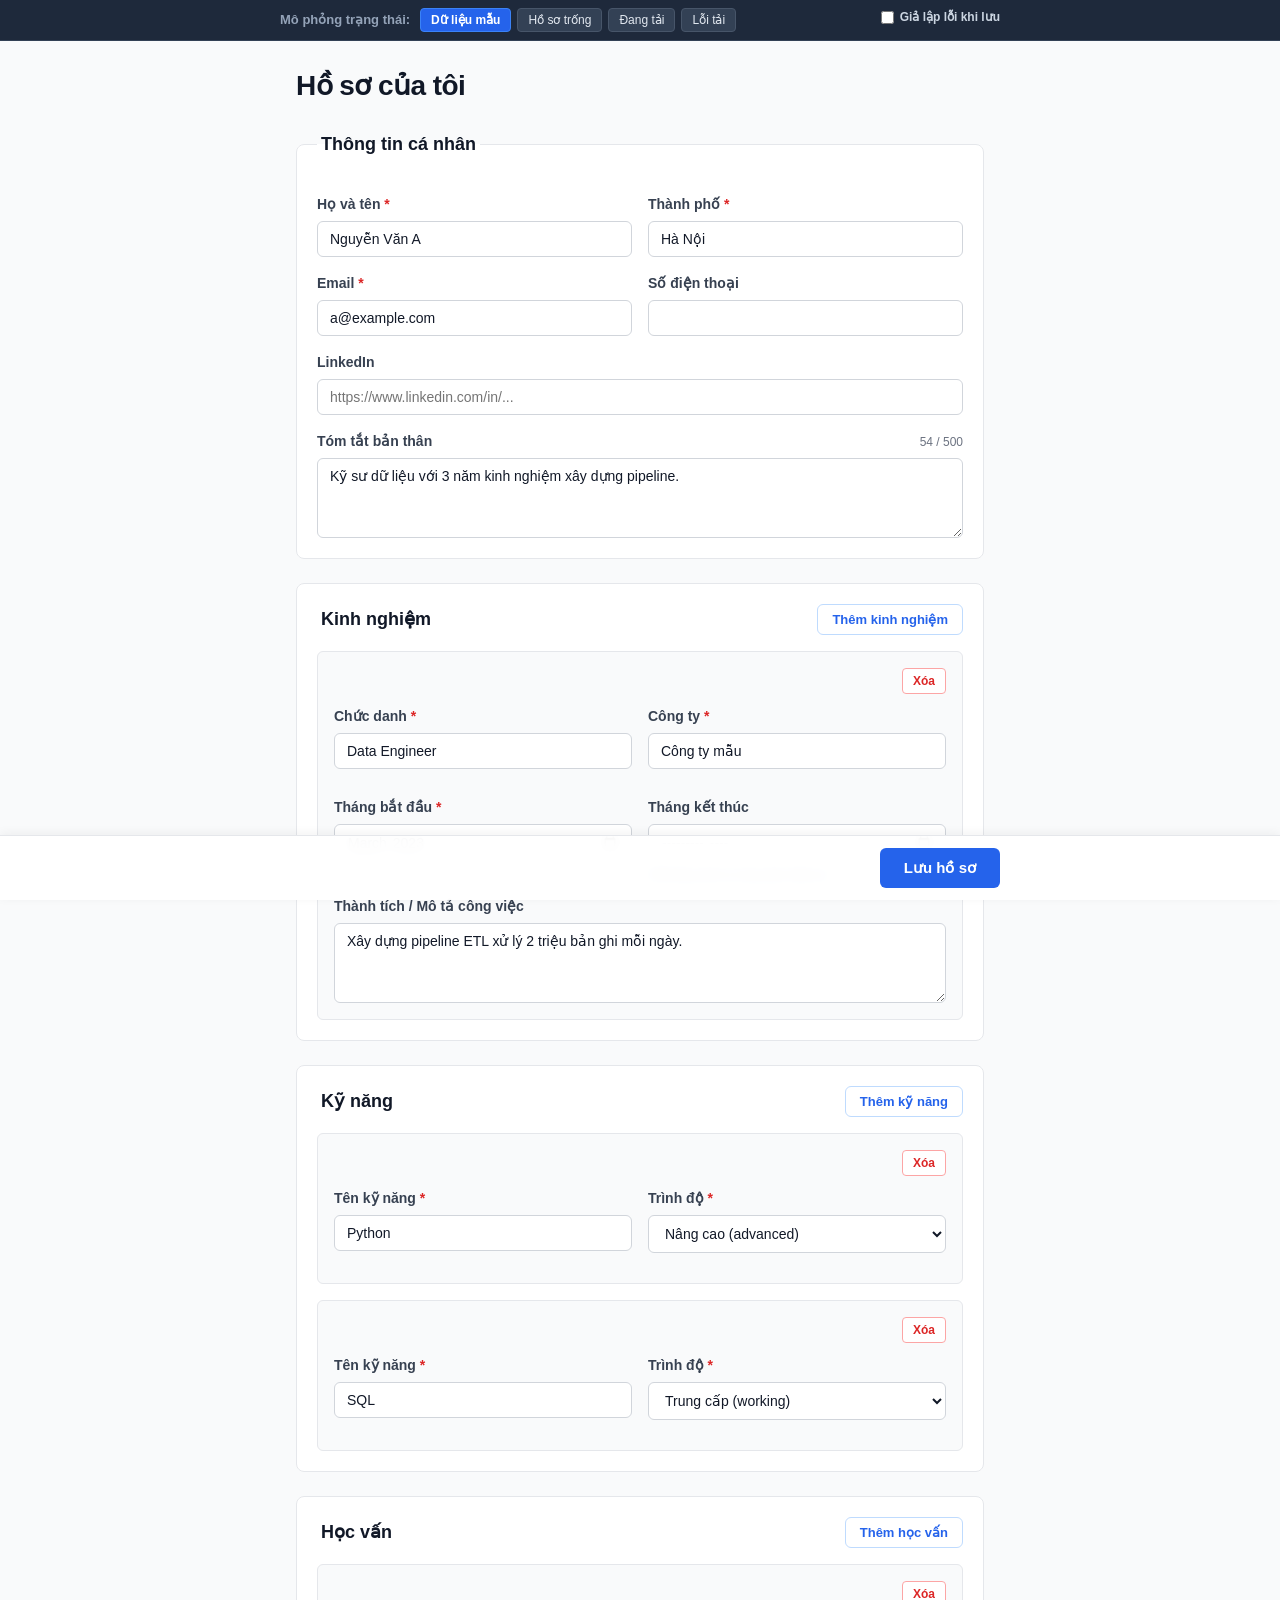
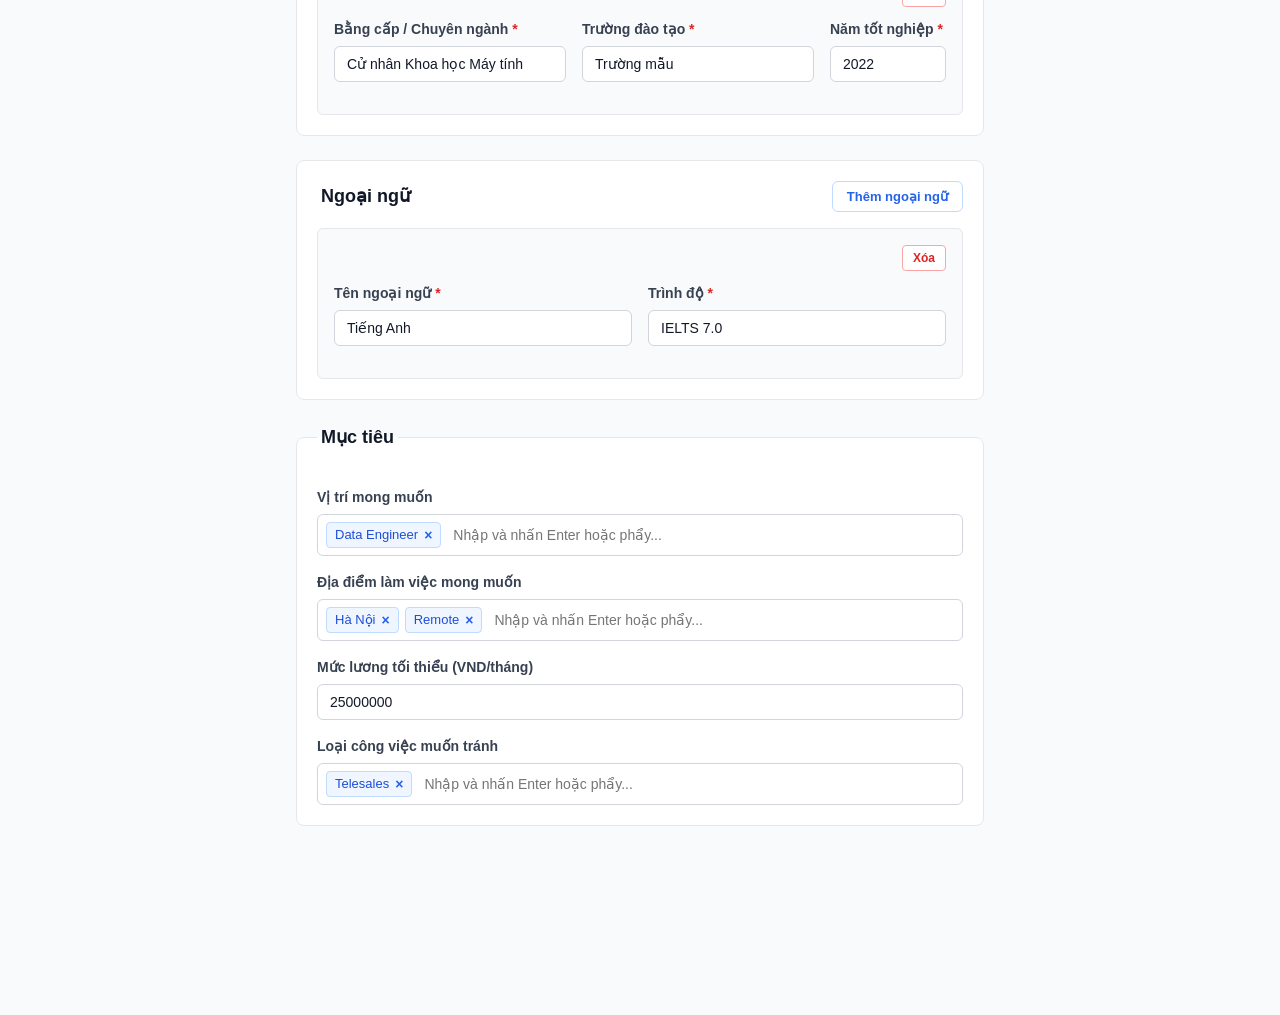
==== ui/index.html @ 871ba7a9 "feat(ui): add Profile screen from UI spec, with hidden-attribute fix" ====
<!DOCTYPE html>
<html lang="vi">
<head>
  <meta charset="UTF-8">
  <meta name="viewport" content="width=device-width, initial-scale=1.0">
  <title>Hồ sơ của tôi</title>
  <link rel="stylesheet" href="styles.css">
</head>
<body>
  <!-- Thanh điều khiển mô phỏng trạng thái hỗ trợ kiểm thử giao diện -->
  <aside class="state-controller" aria-label="Bộ điều khiển trạng thái mô phỏng">
    <div class="state-controller-inner">
      <span class="state-label">Mô phỏng trạng thái:</span>
      <div class="state-buttons">
        <button type="button" class="btn-state active" data-state="sample">Dữ liệu mẫu</button>
        <button type="button" class="btn-state" data-state="empty">Hồ sơ trống</button>
        <button type="button" class="btn-state" data-state="loading">Đang tải</button>
        <button type="button" class="btn-state" data-state="load_error">Lỗi tải</button>
      </div>
      <label class="state-checkbox-label">
        <input type="checkbox" id="simulate-save-error">
        <span>Giả lập lỗi khi lưu</span>
      </label>
    </div>
  </aside>

  <div class="page-wrapper">
    <header class="page-header">
      <h1 class="page-title">Hồ sơ của tôi</h1>
      <!-- Gợi ý khi hồ sơ chưa có dữ liệu -->
      <div id="empty-state-hint" class="hint-banner" hidden>
        Điền thông tin để bắt đầu.
      </div>
    </header>

    <!-- Thông báo lỗi khi tải dữ liệu -->
    <section id="load-error-banner" class="alert-banner alert-danger" role="alert" hidden>
      <span class="alert-message">Không tải được hồ sơ. Thử lại.</span>
      <button type="button" id="retry-load-btn" class="btn-action">Thử lại</button>
    </section>

    <!-- Thông báo lỗi khi lưu thất bại -->
    <section id="save-error-banner" class="alert-banner alert-danger" role="alert" hidden>
      <span class="alert-message">Không lưu được. Dữ liệu vẫn còn trên màn hình.</span>
      <button type="button" id="dismiss-save-error-btn" class="btn-action">Đóng</button>
    </section>

    <!-- Giao diện Skeleton khi đang tải -->
    <section id="skeleton-loader" class="skeleton-container" aria-busy="true" aria-label="Đang tải dữ liệu" hidden>
      <div class="skeleton-section">
        <div class="skeleton skeleton-title"></div>
        <div class="skeleton skeleton-line"></div>
        <div class="skeleton skeleton-line"></div>
        <div class="skeleton skeleton-textarea"></div>
      </div>
      <div class="skeleton-section">
        <div class="skeleton skeleton-title"></div>
        <div class="skeleton skeleton-card"></div>
      </div>
      <div class="skeleton-section">
        <div class="skeleton skeleton-title"></div>
        <div class="skeleton skeleton-card"></div>
      </div>
      <div class="skeleton-section">
        <div class="skeleton skeleton-title"></div>
        <div class="skeleton skeleton-card"></div>
      </div>
      <div class="skeleton-section">
        <div class="skeleton skeleton-title"></div>
        <div class="skeleton skeleton-card"></div>
      </div>
      <div class="skeleton-section">
        <div class="skeleton skeleton-title"></div>
        <div class="skeleton skeleton-line"></div>
        <div class="skeleton skeleton-line"></div>
      </div>
    </section>

    <!-- Form chính -->
    <form id="profile-form" novalidate>
      <!-- 1. Thông tin cá nhân -->
      <fieldset class="form-section">
        <legend class="section-legend">Thông tin cá nhân</legend>
        
        <div class="form-grid-2">
          <div class="form-group">
            <label for="personal-full-name">Họ và tên <span class="required-mark">*</span></label>
            <input type="text" id="personal-full-name" name="full_name" required autocomplete="name">
            <div class="field-error" id="error-personal-full_name" role="alert"></div>
          </div>

          <div class="form-group">
            <label for="personal-city">Thành phố <span class="required-mark">*</span></label>
            <input type="text" id="personal-city" name="city" required autocomplete="address-level2">
            <div class="field-error" id="error-personal-city" role="alert"></div>
          </div>
        </div>

        <div class="form-grid-2">
          <div class="form-group">
            <label for="personal-email">Email <span class="required-mark">*</span></label>
            <input type="email" id="personal-email" name="email" required autocomplete="email">
            <div class="field-error" id="error-personal-email" role="alert"></div>
          </div>

          <div class="form-group">
            <label for="personal-phone">Số điện thoại</label>
            <input type="tel" id="personal-phone" name="phone" autocomplete="tel">
            <div class="field-error" id="error-personal-phone" role="alert"></div>
          </div>
        </div>

        <div class="form-group">
          <label for="personal-linkedin">LinkedIn</label>
          <input type="url" id="personal-linkedin" name="linkedin" placeholder="https://www.linkedin.com/in/..." autocomplete="url">
          <div class="field-error" id="error-personal-linkedin" role="alert"></div>
        </div>

        <div class="form-group">
          <div class="label-with-counter">
            <label for="personal-summary">Tóm tắt bản thân</label>
            <span class="char-counter" id="summary-counter">0 / 500</span>
          </div>
          <textarea id="personal-summary" name="summary" maxlength="500" rows="3" placeholder="2-4 câu giới thiệu bản thân..."></textarea>
          <div class="field-error" id="error-personal-summary" role="alert"></div>
        </div>
      </fieldset>

      <!-- 2. Kinh nghiệm -->
      <fieldset class="form-section">
        <div class="section-header-row">
          <legend class="section-legend">Kinh nghiệm</legend>
          <button type="button" id="add-experience-btn" class="btn-secondary">Thêm kinh nghiệm</button>
        </div>
        <div id="experience-list" class="item-list"></div>
      </fieldset>

      <!-- 3. Kỹ năng -->
      <fieldset class="form-section">
        <div class="section-header-row">
          <legend class="section-legend">Kỹ năng</legend>
          <button type="button" id="add-skill-btn" class="btn-secondary">Thêm kỹ năng</button>
        </div>
        <div id="skills-list" class="item-list"></div>
      </fieldset>

      <!-- 4. Học vấn -->
      <fieldset class="form-section">
        <div class="section-header-row">
          <legend class="section-legend">Học vấn</legend>
          <button type="button" id="add-education-btn" class="btn-secondary">Thêm học vấn</button>
        </div>
        <div id="education-list" class="item-list"></div>
      </fieldset>

      <!-- 5. Ngoại ngữ -->
      <fieldset class="form-section">
        <div class="section-header-row">
          <legend class="section-legend">Ngoại ngữ</legend>
          <button type="button" id="add-language-btn" class="btn-secondary">Thêm ngoại ngữ</button>
        </div>
        <div id="languages-list" class="item-list"></div>
      </fieldset>

      <!-- 6. Mục tiêu -->
      <fieldset class="form-section">
        <legend class="section-legend">Mục tiêu</legend>
        
        <div class="form-group">
          <label id="label-target-roles">Vị trí mong muốn</label>
          <div class="tags-input-wrapper" data-field="target_roles" tabindex="-1">
            <div class="tags-chip-list"></div>
            <input type="text" class="tags-input-field" placeholder="Nhập và nhấn Enter hoặc phẩy..." aria-labelledby="label-target-roles">
          </div>
          <div class="field-error" id="error-goals-target_roles" role="alert"></div>
        </div>

        <div class="form-group">
          <label id="label-locations">Địa điểm làm việc mong muốn</label>
          <div class="tags-input-wrapper" data-field="locations" tabindex="-1">
            <div class="tags-chip-list"></div>
            <input type="text" class="tags-input-field" placeholder="Nhập và nhấn Enter hoặc phẩy..." aria-labelledby="label-locations">
          </div>
          <div class="field-error" id="error-goals-locations" role="alert"></div>
        </div>

        <div class="form-group">
          <label for="goals-min-salary">Mức lương tối thiểu (VND/tháng)</label>
          <input type="number" id="goals-min-salary" name="min_salary_vnd" min="0" step="500000" placeholder="Ví dụ: 25000000">
          <div class="field-error" id="error-goals-min_salary_vnd" role="alert"></div>
        </div>

        <div class="form-group">
          <label id="label-avoid">Loại công việc muốn tránh</label>
          <div class="tags-input-wrapper" data-field="avoid" tabindex="-1">
            <div class="tags-chip-list"></div>
            <input type="text" class="tags-input-field" placeholder="Nhập và nhấn Enter hoặc phẩy..." aria-labelledby="label-avoid">
          </div>
          <div class="field-error" id="error-goals-avoid" role="alert"></div>
        </div>
      </fieldset>
    </form>
  </div>

  <!-- Thanh footer cố định với nút Lưu hồ sơ -->
  <footer class="sticky-footer">
    <div class="sticky-footer-inner">
      <button type="submit" form="profile-form" id="save-button" class="btn-primary">Lưu hồ sơ</button>
    </div>
  </footer>

  <!-- Thông báo Toast không chặn thao tác -->
  <div id="toast" class="toast-notification" role="status" aria-live="polite" hidden>
    Đã lưu hồ sơ
  </div>

  <script src="app.js"></script>
</body>
</html>
---- ui/styles.css ----
/* Reset & nền tảng */
[hidden] {
  display: none !important; /* author display rules otherwise override the hidden attribute */
}

*, *::before, *::after {
  box-sizing: border-box;
  margin: 0;
  padding: 0;
}

html {
  font-family: -apple-system, BlinkMacSystemFont, "Segoe UI", Roboto, "Helvetica Neue", Arial, sans-serif;
  font-size: 16px;
  line-height: 1.5;
  color: #1f2937;
  background-color: #f3f4f6;
  -webkit-text-size-adjust: 100%;
}

body {
  min-height: 100vh;
  overflow-x: hidden;
  background-color: #f9fafb;
}

/* Thanh điều khiển kiểm thử trạng thái */
.state-controller {
  background-color: #1e293b;
  color: #f8fafc;
  padding: 8px 16px;
  font-size: 13px;
  border-bottom: 1px solid #334155;
  position: relative;
  z-index: 200;
}

.state-controller-inner {
  max-width: 720px;
  margin: 0 auto;
  display: flex;
  flex-wrap: wrap;
  align-items: center;
  gap: 10px;
}

.state-label {
  font-weight: 600;
  color: #94a3b8;
}

.state-buttons {
  display: flex;
  flex-wrap: wrap;
  gap: 6px;
}

.btn-state {
  background-color: #334155;
  color: #e2e8f0;
  border: 1px solid #475569;
  border-radius: 4px;
  padding: 4px 10px;
  font-size: 12px;
  cursor: pointer;
  transition: all 0.15s ease;
}

.btn-state:hover {
  background-color: #475569;
  color: #ffffff;
}

.btn-state.active {
  background-color: #2563eb;
  border-color: #3b82f6;
  color: #ffffff;
  font-weight: 600;
}

.state-checkbox-label {
  display: inline-flex;
  align-items: center;
  gap: 6px;
  margin-left: auto;
  font-size: 12px;
  color: #cbd5e1;
  cursor: pointer;
  user-select: none;
}

/* Khung nội dung chính */
.page-wrapper {
  max-width: 720px;
  margin: 0 auto;
  padding: 24px 16px 100px;
  width: 100%;
}

.page-header {
  margin-bottom: 24px;
}

.page-title {
  font-size: 28px;
  font-weight: 700;
  color: #111827;
  letter-spacing: -0.02em;
}

/* Gợi ý trạng thái trống */
.hint-banner {
  margin-top: 12px;
  padding: 12px 16px;
  background-color: #eff6ff;
  border: 1px solid #bfdbfe;
  color: #1e40af;
  border-radius: 6px;
  font-size: 14px;
  font-weight: 500;
}

/* Biểu ngữ cảnh báo lỗi */
.alert-banner {
  display: flex;
  align-items: center;
  justify-content: space-between;
  gap: 12px;
  padding: 12px 16px;
  border-radius: 6px;
  margin-bottom: 20px;
  font-size: 14px;
}

.alert-danger {
  background-color: #fef2f2;
  border: 1px solid #fecaca;
  color: #991b1b;
}

.alert-message {
  font-weight: 500;
  flex: 1;
}

.btn-action {
  background-color: #ffffff;
  border: 1px solid #f87171;
  color: #b91c1c;
  padding: 6px 12px;
  border-radius: 4px;
  font-size: 13px;
  font-weight: 600;
  cursor: pointer;
  transition: all 0.15s ease;
  white-space: nowrap;
}

.btn-action:hover {
  background-color: #fee2e2;
}

/* Các khối phân đoạn biểu mẫu */
.form-section {
  border: 1px solid #e5e7eb;
  border-radius: 8px;
  background-color: #ffffff;
  padding: 20px;
  margin-bottom: 24px;
}

.section-legend {
  font-size: 18px;
  font-weight: 600;
  color: #111827;
  padding: 0 4px;
  margin-bottom: 16px;
}

.section-header-row {
  display: flex;
  align-items: center;
  justify-content: space-between;
  margin-bottom: 16px;
  gap: 12px;
}

.section-header-row .section-legend {
  margin-bottom: 0;
}

/* Bố cục trường nhập */
.form-grid-2 {
  display: grid;
  grid-template-columns: 1fr 1fr;
  gap: 16px;
}

.form-grid-3 {
  display: grid;
  grid-template-columns: 2fr 2fr 1fr;
  gap: 16px;
}

.form-group {
  margin-bottom: 16px;
  display: flex;
  flex-direction: column;
}

.form-group:last-child {
  margin-bottom: 0;
}

label {
  font-size: 14px;
  font-weight: 600;
  color: #374151;
  margin-bottom: 6px;
  display: block;
}

.label-with-counter {
  display: flex;
  justify-content: space-between;
  align-items: center;
  margin-bottom: 6px;
}

.label-with-counter label {
  margin-bottom: 0;
}

.char-counter {
  font-size: 12px;
  color: #6b7280;
}

.char-counter.limit-exceeded {
  color: #dc2626;
  font-weight: 600;
}

.required-mark {
  color: #dc2626;
  font-weight: bold;
}

.field-hint {
  font-size: 12px;
  color: #6b7280;
  margin-top: 4px;
}

/* Trường input, select, textarea */
input[type="text"],
input[type="email"],
input[type="tel"],
input[type="url"],
input[type="month"],
input[type="number"],
select,
textarea {
  width: 100%;
  padding: 9px 12px;
  font-size: 14px;
  color: #111827;
  background-color: #ffffff;
  border: 1px solid #d1d5db;
  border-radius: 6px;
  transition: border-color 0.15s ease, box-shadow 0.15s ease;
  font-family: inherit;
  outline: none;
}

input:focus,
select:focus,
textarea:focus {
  border-color: #2563eb;
  box-shadow: 0 0 0 3px rgba(37, 99, 235, 0.15);
}

textarea {
  resize: vertical;
  min-height: 80px;
}

/* Trạng thái lỗi trường nhập */
.input-invalid {
  border-color: #dc2626 !important;
  background-color: #fef2f2;
}

.input-invalid:focus {
  box-shadow: 0 0 0 3px rgba(220, 38, 38, 0.15) !important;
}

.field-error {
  color: #dc2626;
  font-size: 12px;
  font-weight: 500;
  margin-top: 4px;
  min-height: 16px;
}

.field-error:empty {
  display: none;
}

/* Danh sách động (Kinh nghiệm, Kỹ năng, Học vấn, Ngoại ngữ) */
.item-list {
  display: flex;
  flex-direction: column;
  gap: 16px;
}

.list-card {
  background-color: #f9fafb;
  border: 1px solid #e5e7eb;
  border-radius: 6px;
  padding: 16px;
  position: relative;
}

.list-card-header {
  display: flex;
  justify-content: flex-end;
  margin-bottom: 12px;
}

.list-card-body {
  display: flex;
  flex-direction: column;
  gap: 12px;
}

/* Nút bấm */
.btn-primary {
  background-color: #2563eb;
  color: #ffffff;
  border: none;
  border-radius: 6px;
  padding: 11px 24px;
  font-size: 15px;
  font-weight: 600;
  cursor: pointer;
  transition: background-color 0.15s ease, opacity 0.15s ease;
  display: inline-flex;
  align-items: center;
  justify-content: center;
}

.btn-primary:hover:not(:disabled) {
  background-color: #1d4ed8;
}

.btn-primary:active:not(:disabled) {
  background-color: #1e40af;
}

.btn-primary:disabled {
  background-color: #93c5fd;
  cursor: not-allowed;
  opacity: 0.8;
}

.btn-secondary {
  background-color: #ffffff;
  color: #2563eb;
  border: 1px solid #bfdbfe;
  border-radius: 6px;
  padding: 7px 14px;
  font-size: 13px;
  font-weight: 600;
  cursor: pointer;
  transition: all 0.15s ease;
}

.btn-secondary:hover {
  background-color: #eff6ff;
  border-color: #93c5fd;
}

.btn-danger {
  background-color: #ffffff;
  color: #dc2626;
  border: 1px solid #fca5a5;
  border-radius: 4px;
  padding: 5px 10px;
  font-size: 12px;
  font-weight: 600;
  cursor: pointer;
  transition: all 0.15s ease;
}

.btn-danger:hover {
  background-color: #fef2f2;
  border-color: #f87171;
}

/* Tags Input */
.tags-input-wrapper {
  border: 1px solid #d1d5db;
  border-radius: 6px;
  background-color: #ffffff;
  padding: 6px 8px;
  display: flex;
  flex-wrap: wrap;
  align-items: center;
  gap: 6px;
  min-height: 42px;
  cursor: text;
  transition: border-color 0.15s ease, box-shadow 0.15s ease;
}

.tags-input-wrapper:focus-within {
  border-color: #2563eb;
  box-shadow: 0 0 0 3px rgba(37, 99, 235, 0.15);
}

.tags-chip-list {
  display: contents;
}

.tag-chip {
  background-color: #eff6ff;
  border: 1px solid #bfdbfe;
  color: #1d4ed8;
  border-radius: 4px;
  padding: 2px 8px;
  font-size: 13px;
  font-weight: 500;
  display: inline-flex;
  align-items: center;
  gap: 6px;
}

.tag-remove {
  background: none;
  border: none;
  color: #2563eb;
  font-size: 14px;
  line-height: 1;
  padding: 0;
  cursor: pointer;
  display: inline-flex;
  align-items: center;
  justify-content: center;
  font-weight: bold;
}

.tag-remove:hover {
  color: #b91c1c;
}

.tags-input-field {
  border: none !important;
  box-shadow: none !important;
  outline: none !important;
  padding: 4px 6px !important;
  font-size: 14px;
  flex: 1 1 140px;
  min-width: 120px;
  background: transparent !important;
}

/* Footer cố định */
.sticky-footer {
  position: sticky;
  bottom: 0;
  left: 0;
  right: 0;
  background-color: rgba(255, 255, 255, 0.95);
  backdrop-filter: blur(8px);
  -webkit-backdrop-filter: blur(8px);
  border-top: 1px solid #e5e7eb;
  padding: 12px 16px;
  z-index: 100;
  box-shadow: 0 -2px 10px rgba(0, 0, 0, 0.05);
}

.sticky-footer-inner {
  max-width: 720px;
  margin: 0 auto;
  display: flex;
  justify-content: flex-end;
}

/* Toast thông báo */
.toast-notification {
  position: fixed;
  top: 24px;
  right: 24px;
  background-color: #065f46;
  color: #ffffff;
  padding: 12px 20px;
  border-radius: 6px;
  font-size: 14px;
  font-weight: 600;
  box-shadow: 0 10px 15px -3px rgba(0, 0, 0, 0.1), 0 4px 6px -2px rgba(0, 0, 0, 0.05);
  z-index: 1000;
  transition: opacity 0.25s ease, transform 0.25s ease;
  opacity: 1;
  transform: translateY(0);
}

.toast-notification[hidden] {
  display: none !important;
}

/* Hiệu ứng Skeleton Loading */
.skeleton-container {
  display: flex;
  flex-direction: column;
  gap: 24px;
  margin-bottom: 24px;
}

.skeleton-section {
  background-color: #ffffff;
  border: 1px solid #e5e7eb;
  border-radius: 8px;
  padding: 20px;
  display: flex;
  flex-direction: column;
  gap: 16px;
}

.skeleton {
  background: #e5e7eb;
  background-image: linear-gradient(
    90deg,
    #e5e7eb 0px,
    #f3f4f6 60px,
    #e5e7eb 120px
  );
  background-size: 400px 100%;
  animation: skeleton-shimmer 1.4s infinite linear;
  border-radius: 4px;
}

@keyframes skeleton-shimmer {
  0% {
    background-position: -200px 0;
  }
  100% {
    background-position: 200px 0;
  }
}

.skeleton-title {
  width: 180px;
  height: 24px;
}

.skeleton-line {
  width: 100%;
  height: 40px;
}

.skeleton-textarea {
  width: 100%;
  height: 80px;
}

.skeleton-card {
  width: 100%;
  height: 140px;
}

/* Tối ưu hóa giao diện phản hồi Responsive trên điện thoại (đặc biệt 375px) */
@media (max-width: 600px) {
  .page-wrapper {
    padding-left: 16px;
    padding-right: 16px;
    padding-top: 16px;
  }

  .page-title {
    font-size: 24px;
  }

  .form-section {
    padding: 16px;
  }

  .form-grid-2,
  .form-grid-3 {
    grid-template-columns: 1fr;
    gap: 12px;
  }

  .section-header-row {
    flex-direction: row;
    align-items: center;
  }

  .sticky-footer-inner {
    width: 100%;
  }

  .btn-primary {
    width: 100%;
  }

  .toast-notification {
    top: 16px;
    left: 16px;
    right: 16px;
    text-align: center;
  }

  .state-checkbox-label {
    margin-left: 0;
    width: 100%;
  }
}
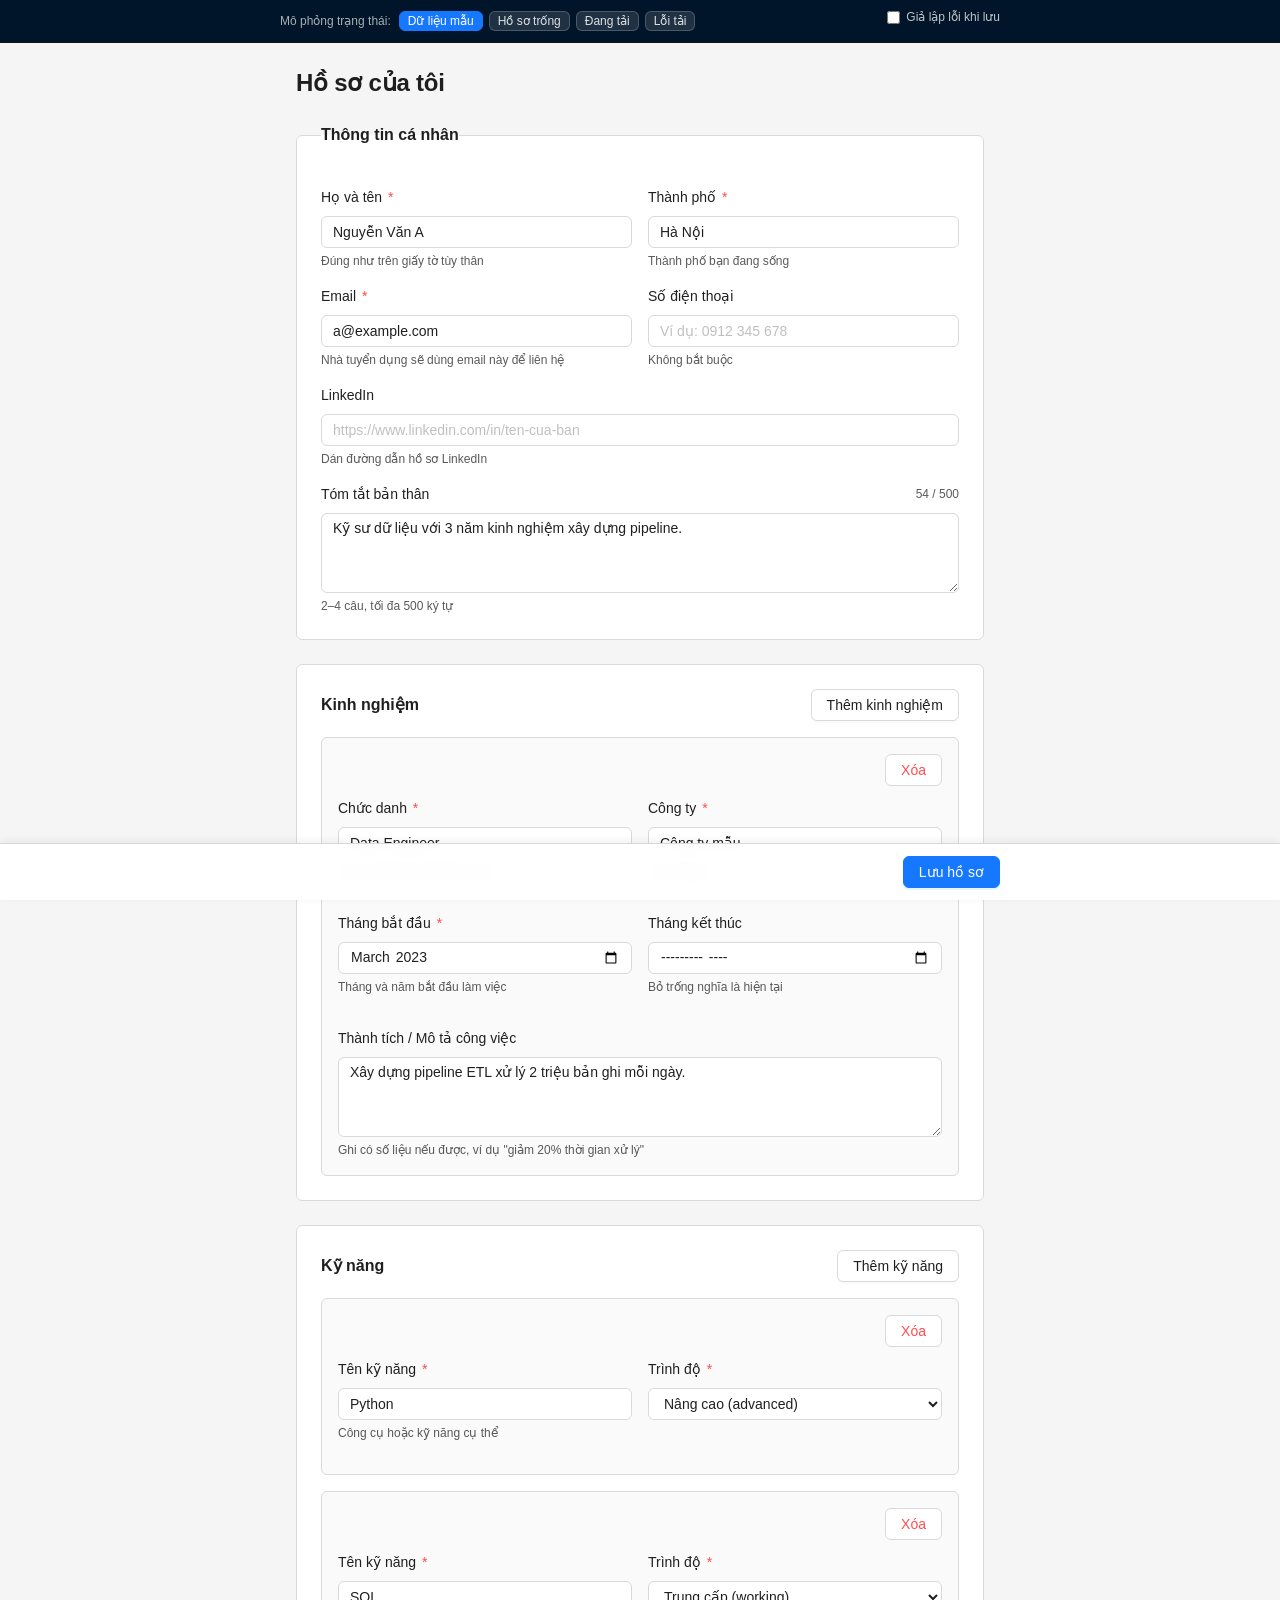
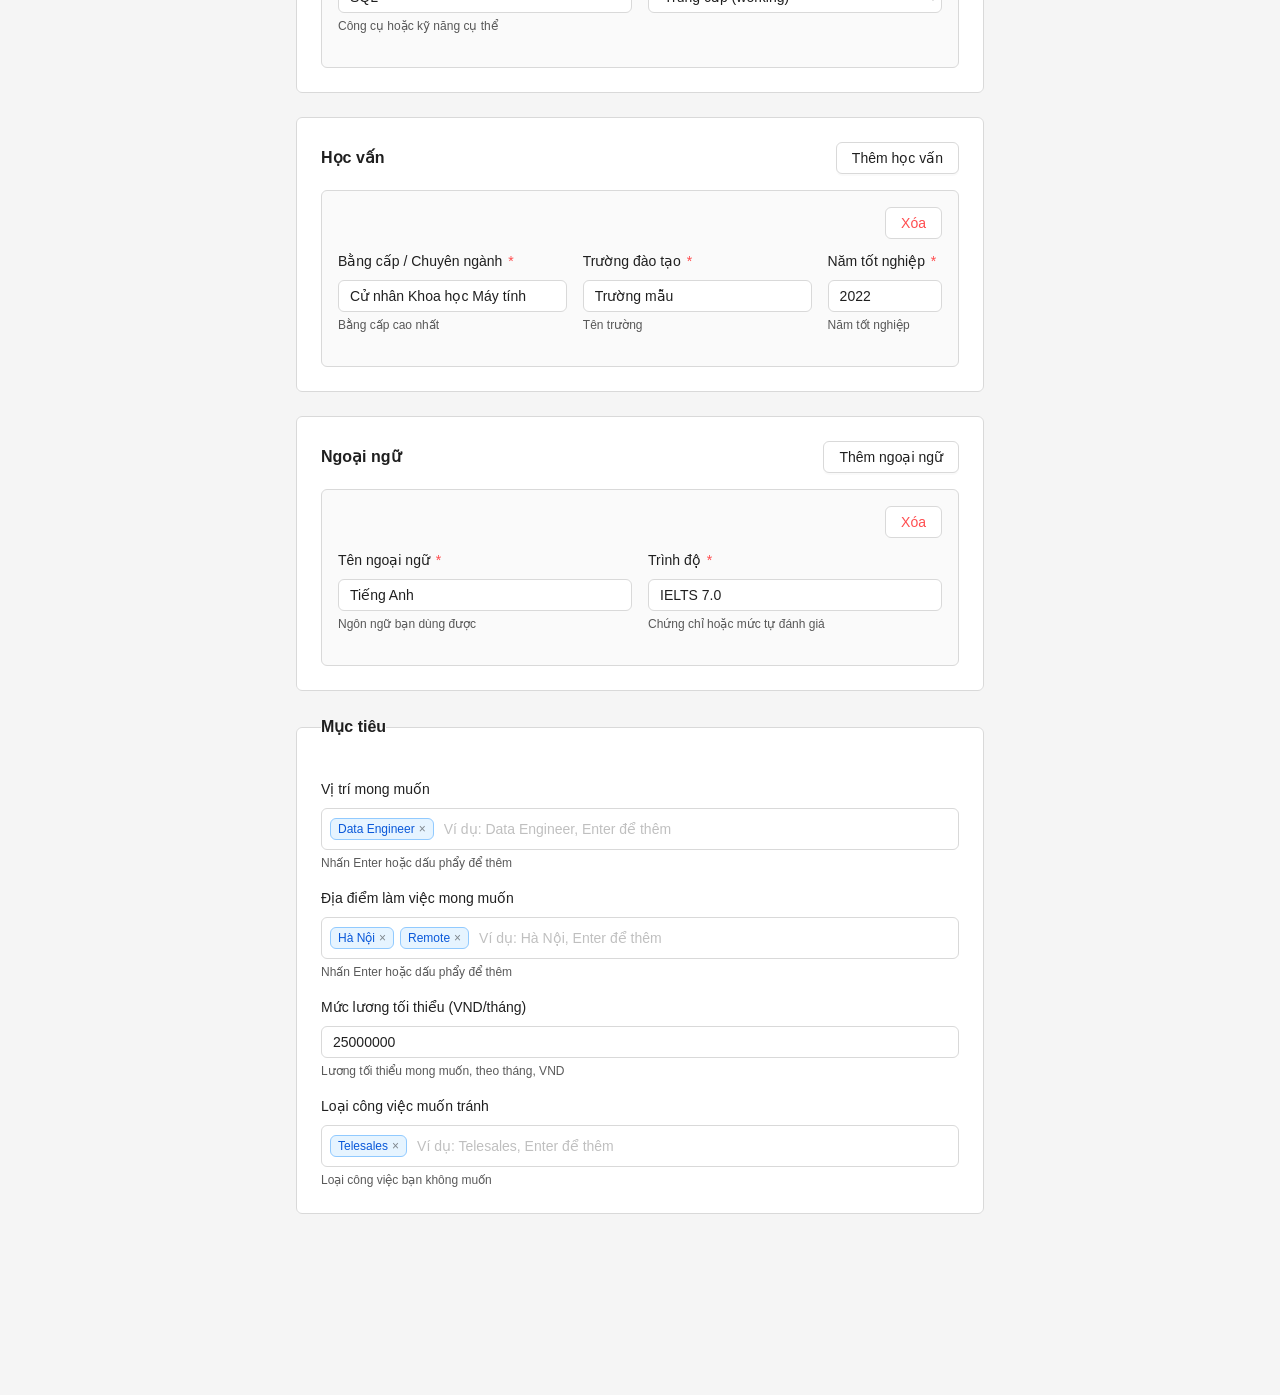
==== commit 9116b857: "style(ui): restyle screens to Ant Design tokens and add input hints" ====
--- a/ui/index.html
+++ b/ui/index.html
@@ -85,13 +85,15 @@
         <div class="form-grid-2">
           <div class="form-group">
             <label for="personal-full-name">Họ và tên <span class="required-mark">*</span></label>
-            <input type="text" id="personal-full-name" name="full_name" required autocomplete="name">
+            <input type="text" id="personal-full-name" name="full_name" required autocomplete="name" placeholder="Ví dụ: Nguyễn Văn A">
+            <div class="field-hint">Đúng như trên giấy tờ tùy thân</div>
             <div class="field-error" id="error-personal-full_name" role="alert"></div>
           </div>
 
           <div class="form-group">
             <label for="personal-city">Thành phố <span class="required-mark">*</span></label>
-            <input type="text" id="personal-city" name="city" required autocomplete="address-level2">
+            <input type="text" id="personal-city" name="city" required autocomplete="address-level2" placeholder="Ví dụ: Hà Nội" list="datalist-city">
+            <div class="field-hint">Thành phố bạn đang sống</div>
             <div class="field-error" id="error-personal-city" role="alert"></div>
           </div>
         </div>
@@ -99,20 +101,23 @@
         <div class="form-grid-2">
           <div class="form-group">
             <label for="personal-email">Email <span class="required-mark">*</span></label>
-            <input type="email" id="personal-email" name="email" required autocomplete="email">
+            <input type="email" id="personal-email" name="email" required autocomplete="email" placeholder="Ví dụ: ten@email.com">
+            <div class="field-hint">Nhà tuyển dụng sẽ dùng email này để liên hệ</div>
             <div class="field-error" id="error-personal-email" role="alert"></div>
           </div>
 
           <div class="form-group">
             <label for="personal-phone">Số điện thoại</label>
-            <input type="tel" id="personal-phone" name="phone" autocomplete="tel">
+            <input type="tel" id="personal-phone" name="phone" autocomplete="tel" placeholder="Ví dụ: 0912 345 678">
+            <div class="field-hint">Không bắt buộc</div>
             <div class="field-error" id="error-personal-phone" role="alert"></div>
           </div>
         </div>
 
         <div class="form-group">
           <label for="personal-linkedin">LinkedIn</label>
-          <input type="url" id="personal-linkedin" name="linkedin" placeholder="https://www.linkedin.com/in/..." autocomplete="url">
+          <input type="url" id="personal-linkedin" name="linkedin" placeholder="https://www.linkedin.com/in/ten-cua-ban" autocomplete="url">
+          <div class="field-hint">Dán đường dẫn hồ sơ LinkedIn</div>
           <div class="field-error" id="error-personal-linkedin" role="alert"></div>
         </div>
 
@@ -121,7 +126,8 @@
             <label for="personal-summary">Tóm tắt bản thân</label>
             <span class="char-counter" id="summary-counter">0 / 500</span>
           </div>
-          <textarea id="personal-summary" name="summary" maxlength="500" rows="3" placeholder="2-4 câu giới thiệu bản thân..."></textarea>
+          <textarea id="personal-summary" name="summary" maxlength="500" rows="3" placeholder="Mô tả ngắn về bản thân và thế mạnh chính"></textarea>
+          <div class="field-hint">2–4 câu, tối đa 500 ký tự</div>
           <div class="field-error" id="error-personal-summary" role="alert"></div>
         </div>
       </fieldset>
@@ -170,8 +176,9 @@
           <label id="label-target-roles">Vị trí mong muốn</label>
           <div class="tags-input-wrapper" data-field="target_roles" tabindex="-1">
             <div class="tags-chip-list"></div>
-            <input type="text" class="tags-input-field" placeholder="Nhập và nhấn Enter hoặc phẩy..." aria-labelledby="label-target-roles">
-          </div>
+            <input type="text" class="tags-input-field" placeholder="Ví dụ: Data Engineer, Enter để thêm" list="datalist-target-roles" aria-labelledby="label-target-roles">
+          </div>
+          <div class="field-hint">Nhấn Enter hoặc dấu phẩy để thêm</div>
           <div class="field-error" id="error-goals-target_roles" role="alert"></div>
         </div>
 
@@ -179,14 +186,16 @@
           <label id="label-locations">Địa điểm làm việc mong muốn</label>
           <div class="tags-input-wrapper" data-field="locations" tabindex="-1">
             <div class="tags-chip-list"></div>
-            <input type="text" class="tags-input-field" placeholder="Nhập và nhấn Enter hoặc phẩy..." aria-labelledby="label-locations">
-          </div>
+            <input type="text" class="tags-input-field" placeholder="Ví dụ: Hà Nội, Enter để thêm" list="datalist-locations" aria-labelledby="label-locations">
+          </div>
+          <div class="field-hint">Nhấn Enter hoặc dấu phẩy để thêm</div>
           <div class="field-error" id="error-goals-locations" role="alert"></div>
         </div>
 
         <div class="form-group">
           <label for="goals-min-salary">Mức lương tối thiểu (VND/tháng)</label>
           <input type="number" id="goals-min-salary" name="min_salary_vnd" min="0" step="500000" placeholder="Ví dụ: 25000000">
+          <div class="field-hint">Lương tối thiểu mong muốn, theo tháng, VND</div>
           <div class="field-error" id="error-goals-min_salary_vnd" role="alert"></div>
         </div>
 
@@ -194,13 +203,92 @@
           <label id="label-avoid">Loại công việc muốn tránh</label>
           <div class="tags-input-wrapper" data-field="avoid" tabindex="-1">
             <div class="tags-chip-list"></div>
-            <input type="text" class="tags-input-field" placeholder="Nhập và nhấn Enter hoặc phẩy..." aria-labelledby="label-avoid">
-          </div>
+            <input type="text" class="tags-input-field" placeholder="Ví dụ: Telesales, Enter để thêm" list="datalist-avoid" aria-labelledby="label-avoid">
+          </div>
+          <div class="field-hint">Loại công việc bạn không muốn</div>
           <div class="field-error" id="error-goals-avoid" role="alert"></div>
         </div>
       </fieldset>
     </form>
   </div>
+
+  <!-- Danh sách gợi ý datalist theo bảng Input hints trong docs/ui-spec.md -->
+  <datalist id="datalist-city">
+    <option value="Hà Nội">
+    <option value="TP. Hồ Chí Minh">
+    <option value="Đà Nẵng">
+    <option value="Hải Phòng">
+    <option value="Cần Thơ">
+    <option value="Remote">
+  </datalist>
+
+  <datalist id="datalist-experience-title">
+    <option value="Software Engineer">
+    <option value="Data Engineer">
+    <option value="Data Analyst">
+    <option value="Product Manager">
+    <option value="Marketing Executive">
+    <option value="Kế toán">
+  </datalist>
+
+  <datalist id="datalist-skills-name">
+    <option value="Python">
+    <option value="JavaScript">
+    <option value="TypeScript">
+    <option value="Java">
+    <option value="SQL">
+    <option value="Excel">
+    <option value="Power BI">
+    <option value="Docker">
+    <option value="Git">
+    <option value="React">
+    <option value="Figma">
+  </datalist>
+
+  <datalist id="datalist-education-degree">
+    <option value="Cử nhân">
+    <option value="Thạc sĩ">
+    <option value="Kỹ sư">
+    <option value="Cao đẳng">
+    <option value="Chứng chỉ">
+  </datalist>
+
+  <datalist id="datalist-languages-name">
+    <option value="Tiếng Anh">
+    <option value="Tiếng Nhật">
+    <option value="Tiếng Hàn">
+    <option value="Tiếng Trung">
+    <option value="Tiếng Pháp">
+  </datalist>
+
+  <datalist id="datalist-languages-level">
+    <option value="IELTS 6.5">
+    <option value="IELTS 7.0">
+    <option value="TOEIC 800">
+    <option value="Giao tiếp tốt">
+    <option value="Đọc hiểu tốt">
+  </datalist>
+
+  <datalist id="datalist-target-roles">
+    <option value="Data Engineer">
+    <option value="Backend Developer">
+    <option value="Business Analyst">
+    <option value="Project Manager">
+  </datalist>
+
+  <datalist id="datalist-locations">
+    <option value="Hà Nội">
+    <option value="TP. Hồ Chí Minh">
+    <option value="Đà Nẵng">
+    <option value="Remote">
+  </datalist>
+
+  <datalist id="datalist-avoid">
+    <option value="Telesales">
+    <option value="Bán hàng trực tiếp">
+    <option value="Ca đêm">
+    <option value="Công tác thường xuyên">
+  </datalist>
 
   <!-- Thanh footer cố định với nút Lưu hồ sơ -->
   <footer class="sticky-footer">
--- a/ui/styles.css
+++ b/ui/styles.css
@@ -1,6 +1,36 @@
 /* Reset & nền tảng */
 [hidden] {
   display: none !important; /* author display rules otherwise override the hidden attribute */
+}
+
+:root {
+  /* Design system tokens (Ant Design) - docs/ui-spec.md */
+  --color-primary: #1677ff;
+  --color-primary-hover: #4096ff;
+  --color-primary-active: #0958d9;
+  --color-primary-bg: #e6f4ff;
+  --color-primary-border: #91caff;
+  --color-success: #52c41a;
+  --color-success-bg: #f6ffed;
+  --color-success-border: #b7eb8f;
+  --color-warning: #faad14;
+  --color-warning-bg: #fffbe6;
+  --color-warning-border: #ffe58f;
+  --color-error: #ff4d4f;
+  --color-error-hover: #ff7875;
+  --color-error-bg: #fff2f0;
+  --color-error-border: #ffccc7;
+  --color-text: rgba(0, 0, 0, 0.88);
+  --color-text-secondary: rgba(0, 0, 0, 0.65);
+  --color-text-disabled: rgba(0, 0, 0, 0.25);
+  --color-border: #d9d9d9;
+  --color-bg-layout: #f5f5f5;
+  --color-bg-container: #ffffff;
+  --radius: 6px;
+  --control-height: 32px;
+  --font-size: 14px;
+  --font-family: -apple-system, BlinkMacSystemFont, 'Segoe UI', Roboto, 'Helvetica Neue', Arial, 'Noto Sans', sans-serif;
+  --space-unit: 4px;
 }
 
 *, *::before, *::after {
@@ -10,27 +40,30 @@
 }
 
 html {
-  font-family: -apple-system, BlinkMacSystemFont, "Segoe UI", Roboto, "Helvetica Neue", Arial, sans-serif;
-  font-size: 16px;
-  line-height: 1.5;
-  color: #1f2937;
-  background-color: #f3f4f6;
+  font-family: var(--font-family);
+  font-size: var(--font-size);
+  line-height: 1.5714285714285714;
+  color: var(--color-text);
+  background-color: var(--color-bg-layout);
   -webkit-text-size-adjust: 100%;
 }
 
 body {
   min-height: 100vh;
   overflow-x: hidden;
-  background-color: #f9fafb;
+  background-color: var(--color-bg-layout);
+  color: var(--color-text);
+  font-family: var(--font-family);
+  font-size: var(--font-size);
 }
 
 /* Thanh điều khiển kiểm thử trạng thái */
 .state-controller {
-  background-color: #1e293b;
-  color: #f8fafc;
+  background-color: #001529;
+  color: rgba(255, 255, 255, 0.85);
   padding: 8px 16px;
-  font-size: 13px;
-  border-bottom: 1px solid #334155;
+  font-size: 12px;
+  border-bottom: 1px solid #141414;
   position: relative;
   z-index: 200;
 }
@@ -41,12 +74,12 @@
   display: flex;
   flex-wrap: wrap;
   align-items: center;
-  gap: 10px;
+  gap: 8px;
 }
 
 .state-label {
-  font-weight: 600;
-  color: #94a3b8;
+  font-weight: 500;
+  color: rgba(255, 255, 255, 0.65);
 }
 
 .state-buttons {
@@ -56,26 +89,27 @@
 }
 
 .btn-state {
-  background-color: #334155;
-  color: #e2e8f0;
-  border: 1px solid #475569;
-  border-radius: 4px;
-  padding: 4px 10px;
+  background-color: rgba(255, 255, 255, 0.12);
+  color: rgba(255, 255, 255, 0.85);
+  border: 1px solid rgba(255, 255, 255, 0.2);
+  border-radius: var(--radius);
+  padding: 2px 8px;
   font-size: 12px;
   cursor: pointer;
-  transition: all 0.15s ease;
+  transition: all 0.2s ease;
+  font-family: inherit;
 }
 
 .btn-state:hover {
-  background-color: #475569;
+  background-color: rgba(255, 255, 255, 0.2);
   color: #ffffff;
 }
 
 .btn-state.active {
-  background-color: #2563eb;
-  border-color: #3b82f6;
+  background-color: var(--color-primary);
+  border-color: var(--color-primary);
   color: #ffffff;
-  font-weight: 600;
+  font-weight: 500;
 }
 
 .state-checkbox-label {
@@ -84,7 +118,7 @@
   gap: 6px;
   margin-left: auto;
   font-size: 12px;
-  color: #cbd5e1;
+  color: rgba(255, 255, 255, 0.75);
   cursor: pointer;
   user-select: none;
 }
@@ -102,22 +136,24 @@
 }
 
 .page-title {
-  font-size: 28px;
-  font-weight: 700;
-  color: #111827;
-  letter-spacing: -0.02em;
+  font-size: 24px;
+  font-weight: 600;
+  line-height: 1.35;
+  color: var(--color-text);
+  letter-spacing: -0.01em;
 }
 
 /* Gợi ý trạng thái trống */
 .hint-banner {
   margin-top: 12px;
-  padding: 12px 16px;
-  background-color: #eff6ff;
-  border: 1px solid #bfdbfe;
-  color: #1e40af;
-  border-radius: 6px;
-  font-size: 14px;
-  font-weight: 500;
+  margin-bottom: 16px;
+  padding: 8px 15px;
+  background-color: var(--color-primary-bg);
+  border: 1px solid var(--color-primary-border);
+  color: var(--color-text);
+  border-radius: var(--radius);
+  font-size: 14px;
+  line-height: 1.57;
 }
 
 /* Biểu ngữ cảnh báo lỗi */
@@ -126,55 +162,75 @@
   align-items: center;
   justify-content: space-between;
   gap: 12px;
-  padding: 12px 16px;
-  border-radius: 6px;
-  margin-bottom: 20px;
-  font-size: 14px;
+  padding: 8px 15px;
+  border-radius: var(--radius);
+  margin-bottom: 16px;
+  font-size: 14px;
+  line-height: 1.57;
 }
 
 .alert-danger {
-  background-color: #fef2f2;
-  border: 1px solid #fecaca;
-  color: #991b1b;
+  background-color: var(--color-error-bg);
+  border: 1px solid var(--color-error-border);
+  color: var(--color-text);
+}
+
+.alert-warning {
+  background-color: var(--color-warning-bg);
+  border: 1px solid var(--color-warning-border);
+  color: var(--color-text);
 }
 
 .alert-message {
-  font-weight: 500;
+  font-weight: normal;
   flex: 1;
 }
 
+/* Nút hành động trong Alert */
 .btn-action {
-  background-color: #ffffff;
-  border: 1px solid #f87171;
-  color: #b91c1c;
-  padding: 6px 12px;
-  border-radius: 4px;
+  background-color: var(--color-bg-container);
+  border: 1px solid var(--color-border);
+  color: var(--color-text);
+  padding: 2px 12px;
+  border-radius: var(--radius);
   font-size: 13px;
+  height: 28px;
+  font-weight: 400;
+  cursor: pointer;
+  transition: all 0.2s cubic-bezier(0.645, 0.045, 0.355, 1);
+  white-space: nowrap;
+  display: inline-flex;
+  align-items: center;
+  justify-content: center;
+  text-decoration: none;
+  font-family: inherit;
+}
+
+.btn-action:hover {
+  border-color: var(--color-primary);
+  color: var(--color-primary);
+}
+
+/* Khối Card: trắng, 1px border, radius 6px, 24px padding, title 16px semi-bold */
+.form-section,
+.cv-block {
+  border: 1px solid var(--color-border);
+  border-radius: var(--radius);
+  background-color: var(--color-bg-container);
+  padding: 24px;
+  margin-bottom: 24px;
+}
+
+.section-legend,
+.cv-block-title {
+  font-size: 16px;
   font-weight: 600;
-  cursor: pointer;
-  transition: all 0.15s ease;
-  white-space: nowrap;
-}
-
-.btn-action:hover {
-  background-color: #fee2e2;
-}
-
-/* Các khối phân đoạn biểu mẫu */
-.form-section {
-  border: 1px solid #e5e7eb;
-  border-radius: 8px;
-  background-color: #ffffff;
-  padding: 20px;
-  margin-bottom: 24px;
-}
-
-.section-legend {
-  font-size: 18px;
-  font-weight: 600;
-  color: #111827;
-  padding: 0 4px;
+  color: var(--color-text);
+  line-height: 1.5;
   margin-bottom: 16px;
+  display: block;
+  border: none;
+  padding: 0;
 }
 
 .section-header-row {
@@ -212,19 +268,28 @@
   margin-bottom: 0;
 }
 
+/* Form label: 14px, --color-text, required mark as a red asterisk */
 label {
   font-size: 14px;
-  font-weight: 600;
-  color: #374151;
-  margin-bottom: 6px;
+  font-weight: 400;
+  color: var(--color-text);
+  margin-bottom: 8px;
   display: block;
+  line-height: 1.5;
+}
+
+.required-mark {
+  color: var(--color-error);
+  font-family: SimSun, sans-serif;
+  margin-left: 2px;
+  font-weight: normal;
 }
 
 .label-with-counter {
   display: flex;
   justify-content: space-between;
   align-items: center;
-  margin-bottom: 6px;
+  margin-bottom: 8px;
 }
 
 .label-with-counter label {
@@ -233,78 +298,94 @@
 
 .char-counter {
   font-size: 12px;
-  color: #6b7280;
+  color: var(--color-text-secondary);
 }
 
 .char-counter.limit-exceeded {
-  color: #dc2626;
+  color: var(--color-error);
   font-weight: 600;
 }
 
-.required-mark {
-  color: #dc2626;
-  font-weight: bold;
-}
-
+/* Help text under a field: 12px, --color-text-secondary */
 .field-hint {
   font-size: 12px;
-  color: #6b7280;
+  color: var(--color-text-secondary);
   margin-top: 4px;
-}
-
-/* Trường input, select, textarea */
+  line-height: 1.5;
+}
+
+/* Error text under a field: 14px, --color-error */
+.field-error {
+  font-size: 14px;
+  color: var(--color-error);
+  margin-top: 4px;
+  line-height: 1.5;
+  min-height: 20px;
+}
+
+.field-error:empty {
+  display: none;
+}
+
+/* Input, select, textarea: 1px --color-border, --radius, height --control-height.
+   On focus: border --color-primary with a 2px soft ring of the same color at 20% opacity. */
 input[type="text"],
 input[type="email"],
 input[type="tel"],
 input[type="url"],
 input[type="month"],
 input[type="number"],
-select,
+select {
+  width: 100%;
+  height: var(--control-height);
+  padding: 4px 11px;
+  font-size: var(--font-size);
+  color: var(--color-text);
+  background-color: var(--color-bg-container);
+  border: 1px solid var(--color-border);
+  border-radius: var(--radius);
+  transition: all 0.2s cubic-bezier(0.645, 0.045, 0.355, 1);
+  font-family: inherit;
+  outline: none;
+  line-height: 1.57;
+}
+
 textarea {
   width: 100%;
-  padding: 9px 12px;
-  font-size: 14px;
-  color: #111827;
-  background-color: #ffffff;
-  border: 1px solid #d1d5db;
-  border-radius: 6px;
-  transition: border-color 0.15s ease, box-shadow 0.15s ease;
+  min-height: 80px;
+  padding: 4px 11px;
+  font-size: var(--font-size);
+  color: var(--color-text);
+  background-color: var(--color-bg-container);
+  border: 1px solid var(--color-border);
+  border-radius: var(--radius);
+  transition: all 0.2s cubic-bezier(0.645, 0.045, 0.355, 1);
   font-family: inherit;
   outline: none;
+  line-height: 1.57;
+  resize: vertical;
 }
 
 input:focus,
 select:focus,
 textarea:focus {
-  border-color: #2563eb;
-  box-shadow: 0 0 0 3px rgba(37, 99, 235, 0.15);
-}
-
-textarea {
-  resize: vertical;
-  min-height: 80px;
+  border-color: var(--color-primary);
+  box-shadow: 0 0 0 2px rgba(22, 119, 255, 0.2);
+}
+
+input::placeholder,
+textarea::placeholder {
+  color: var(--color-text-disabled);
 }
 
 /* Trạng thái lỗi trường nhập */
 .input-invalid {
-  border-color: #dc2626 !important;
-  background-color: #fef2f2;
+  border-color: var(--color-error) !important;
 }
 
 .input-invalid:focus {
-  box-shadow: 0 0 0 3px rgba(220, 38, 38, 0.15) !important;
-}
-
-.field-error {
-  color: #dc2626;
-  font-size: 12px;
-  font-weight: 500;
-  margin-top: 4px;
-  min-height: 16px;
-}
-
-.field-error:empty {
-  display: none;
+  border-color: var(--color-error) !important;
+  box-shadow: 0 0 0 2px rgba(255, 77, 79, 0.2) !important;
 }
 
 /* Danh sách động (Kinh nghiệm, Kỹ năng, Học vấn, Ngoại ngữ) */
@@ -315,9 +396,9 @@
 }
 
 .list-card {
-  background-color: #f9fafb;
-  border: 1px solid #e5e7eb;
-  border-radius: 6px;
+  background-color: #fafafa;
+  border: 1px solid var(--color-border);
+  border-radius: var(--radius);
   padding: 16px;
   position: relative;
 }
@@ -331,91 +412,132 @@
 .list-card-body {
   display: flex;
   flex-direction: column;
-  gap: 12px;
-}
-
-/* Nút bấm */
+  gap: 16px;
+}
+
+/* Primary button: --color-primary background, white text, --radius, height --control-height.
+   Hover is slightly lighter primary. Disabled is grey. */
 .btn-primary {
-  background-color: #2563eb;
+  background-color: var(--color-primary);
   color: #ffffff;
-  border: none;
-  border-radius: 6px;
-  padding: 11px 24px;
-  font-size: 15px;
-  font-weight: 600;
+  border: 1px solid var(--color-primary);
+  border-radius: var(--radius);
+  height: var(--control-height);
+  padding: 4px 15px;
+  font-size: var(--font-size);
+  font-weight: 400;
   cursor: pointer;
-  transition: background-color 0.15s ease, opacity 0.15s ease;
+  transition: all 0.2s cubic-bezier(0.645, 0.045, 0.355, 1);
   display: inline-flex;
   align-items: center;
   justify-content: center;
+  white-space: nowrap;
+  box-shadow: 0 2px 0 rgba(5, 145, 255, 0.1);
+  font-family: inherit;
 }
 
 .btn-primary:hover:not(:disabled) {
-  background-color: #1d4ed8;
+  background-color: var(--color-primary-hover);
+  border-color: var(--color-primary-hover);
+  color: #ffffff;
 }
 
 .btn-primary:active:not(:disabled) {
-  background-color: #1e40af;
+  background-color: var(--color-primary-active);
+  border-color: var(--color-primary-active);
 }
 
 .btn-primary:disabled {
-  background-color: #93c5fd;
-  cursor: not-allowed;
-  opacity: 0.8;
-}
-
+  background-color: #f5f5f5 !important;
+  border-color: var(--color-border) !important;
+  color: var(--color-text-disabled) !important;
+  cursor: not-allowed !important;
+  box-shadow: none !important;
+}
+
+/* Default button: white, 1px --color-border, text --color-text */
 .btn-secondary {
-  background-color: #ffffff;
-  color: #2563eb;
-  border: 1px solid #bfdbfe;
-  border-radius: 6px;
-  padding: 7px 14px;
-  font-size: 13px;
-  font-weight: 600;
+  background-color: var(--color-bg-container);
+  color: var(--color-text);
+  border: 1px solid var(--color-border);
+  border-radius: var(--radius);
+  height: var(--control-height);
+  padding: 4px 15px;
+  font-size: var(--font-size);
+  font-weight: 400;
   cursor: pointer;
-  transition: all 0.15s ease;
-}
-
-.btn-secondary:hover {
-  background-color: #eff6ff;
-  border-color: #93c5fd;
-}
-
+  transition: all 0.2s cubic-bezier(0.645, 0.045, 0.355, 1);
+  display: inline-flex;
+  align-items: center;
+  justify-content: center;
+  white-space: nowrap;
+  box-shadow: 0 2px 0 rgba(0, 0, 0, 0.02);
+  font-family: inherit;
+  text-decoration: none;
+}
+
+.btn-secondary:hover:not(:disabled) {
+  border-color: var(--color-primary);
+  color: var(--color-primary);
+  background-color: var(--color-bg-container);
+}
+
+.btn-secondary:active:not(:disabled) {
+  border-color: var(--color-primary-active);
+  color: var(--color-primary-active);
+}
+
+.btn-secondary:disabled {
+  background-color: #f5f5f5 !important;
+  border-color: var(--color-border) !important;
+  color: var(--color-text-disabled) !important;
+  cursor: not-allowed !important;
+  box-shadow: none !important;
+}
+
+/* Nút xóa theo kiểu Ant Design danger default */
 .btn-danger {
-  background-color: #ffffff;
-  color: #dc2626;
-  border: 1px solid #fca5a5;
-  border-radius: 4px;
-  padding: 5px 10px;
-  font-size: 12px;
-  font-weight: 600;
+  background-color: var(--color-bg-container);
+  color: var(--color-error);
+  border: 1px solid var(--color-border);
+  border-radius: var(--radius);
+  height: var(--control-height);
+  padding: 4px 15px;
+  font-size: var(--font-size);
+  font-weight: 400;
   cursor: pointer;
-  transition: all 0.15s ease;
+  transition: all 0.2s cubic-bezier(0.645, 0.045, 0.355, 1);
+  display: inline-flex;
+  align-items: center;
+  justify-content: center;
+  white-space: nowrap;
+  font-family: inherit;
 }
 
 .btn-danger:hover {
-  background-color: #fef2f2;
-  border-color: #f87171;
-}
-
-/* Tags Input */
+  color: var(--color-error-hover);
+  border-color: var(--color-error-hover);
+  background-color: var(--color-error-bg);
+}
+
+/* Tag & Tags Input: Tag 22px height, --radius, light primary background */
 .tags-input-wrapper {
-  border: 1px solid #d1d5db;
-  border-radius: 6px;
-  background-color: #ffffff;
-  padding: 6px 8px;
+  border: 1px solid var(--color-border);
+  border-radius: var(--radius);
+  background-color: var(--color-bg-container);
+  padding: 4px 8px;
   display: flex;
   flex-wrap: wrap;
   align-items: center;
   gap: 6px;
-  min-height: 42px;
+  min-height: var(--control-height);
   cursor: text;
-  transition: border-color 0.15s ease, box-shadow 0.15s ease;
+  transition: all 0.2s cubic-bezier(0.645, 0.045, 0.355, 1);
 }
 
 .tags-input-wrapper:focus-within {
-  border-color: #2563eb;
-  box-shadow: 0 0 0 3px rgba(37, 99, 235, 0.15);
+  border-color: var(--color-primary);
+  box-shadow: 0 0 0 2px rgba(22, 119, 255, 0.2);
 }
 
 .tags-chip-list {
@@ -423,44 +545,49 @@
 }
 
 .tag-chip {
-  background-color: #eff6ff;
-  border: 1px solid #bfdbfe;
-  color: #1d4ed8;
-  border-radius: 4px;
-  padding: 2px 8px;
-  font-size: 13px;
-  font-weight: 500;
+  height: 22px;
+  line-height: 20px;
+  background-color: var(--color-primary-bg);
+  border: 1px solid var(--color-primary-border);
+  color: #0958d9;
+  border-radius: var(--radius);
+  padding: 0 7px;
+  font-size: 12px;
   display: inline-flex;
   align-items: center;
-  gap: 6px;
+  gap: 4px;
+  white-space: nowrap;
 }
 
 .tag-remove {
   background: none;
   border: none;
-  color: #2563eb;
-  font-size: 14px;
+  color: rgba(0, 0, 0, 0.45);
+  font-size: 12px;
   line-height: 1;
   padding: 0;
   cursor: pointer;
   display: inline-flex;
   align-items: center;
   justify-content: center;
-  font-weight: bold;
+  transition: color 0.2s;
 }
 
 .tag-remove:hover {
-  color: #b91c1c;
+  color: var(--color-text);
 }
 
 .tags-input-field {
   border: none !important;
   box-shadow: none !important;
   outline: none !important;
-  padding: 4px 6px !important;
-  font-size: 14px;
+  padding: 0 4px !important;
+  font-size: var(--font-size);
+  color: var(--color-text);
   flex: 1 1 140px;
   min-width: 120px;
+  height: 24px;
+  line-height: 24px;
   background: transparent !important;
 }
 
@@ -473,10 +600,10 @@
   background-color: rgba(255, 255, 255, 0.95);
   backdrop-filter: blur(8px);
   -webkit-backdrop-filter: blur(8px);
-  border-top: 1px solid #e5e7eb;
+  border-top: 1px solid var(--color-border);
   padding: 12px 16px;
   z-index: 100;
-  box-shadow: 0 -2px 10px rgba(0, 0, 0, 0.05);
+  box-shadow: 0 -2px 8px rgba(0, 0, 0, 0.06);
 }
 
 .sticky-footer-inner {
@@ -486,26 +613,28 @@
   justify-content: flex-end;
 }
 
-/* Toast thông báo */
+/* Toast thông báo theo phong cách Ant Design Message */
 .toast-notification {
   position: fixed;
-  top: 24px;
-  right: 24px;
-  background-color: #065f46;
-  color: #ffffff;
-  padding: 12px 20px;
-  border-radius: 6px;
-  font-size: 14px;
-  font-weight: 600;
-  box-shadow: 0 10px 15px -3px rgba(0, 0, 0, 0.1), 0 4px 6px -2px rgba(0, 0, 0, 0.05);
+  top: 16px;
+  left: 50%;
+  transform: translateX(-50%);
+  background-color: var(--color-bg-container);
+  color: var(--color-text);
+  padding: 9px 16px;
+  border-radius: var(--radius);
+  font-size: 14px;
+  box-shadow: 0 6px 16px 0 rgba(0, 0, 0, 0.08), 0 3px 6px -4px rgba(0, 0, 0, 0.12), 0 9px 28px 8px rgba(0, 0, 0, 0.05);
+  border: 1px solid #f0f0f0;
   z-index: 1000;
-  transition: opacity 0.25s ease, transform 0.25s ease;
-  opacity: 1;
-  transform: translateY(0);
-}
-
-.toast-notification[hidden] {
-  display: none !important;
+  transition: opacity 0.2s ease, transform 0.2s ease;
+  white-space: nowrap;
+}
+
+.toast-notification.toast-danger {
+  background-color: var(--color-error-bg);
+  border-color: var(--color-error-border);
+  color: var(--color-error);
 }
 
 /* Hiệu ứng Skeleton Loading */
@@ -517,26 +646,26 @@
 }
 
 .skeleton-section {
-  background-color: #ffffff;
-  border: 1px solid #e5e7eb;
-  border-radius: 8px;
-  padding: 20px;
+  background-color: var(--color-bg-container);
+  border: 1px solid var(--color-border);
+  border-radius: var(--radius);
+  padding: 24px;
   display: flex;
   flex-direction: column;
   gap: 16px;
 }
 
 .skeleton {
-  background: #e5e7eb;
+  background: #f5f5f5;
   background-image: linear-gradient(
     90deg,
-    #e5e7eb 0px,
-    #f3f4f6 60px,
-    #e5e7eb 120px
+    #f5f5f5 0px,
+    #e8e8e8 60px,
+    #f5f5f5 120px
   );
   background-size: 400px 100%;
   animation: skeleton-shimmer 1.4s infinite linear;
-  border-radius: 4px;
+  border-radius: var(--radius);
 }
 
 @keyframes skeleton-shimmer {
@@ -555,7 +684,7 @@
 
 .skeleton-line {
   width: 100%;
-  height: 40px;
+  height: 32px;
 }
 
 .skeleton-textarea {
@@ -568,20 +697,363 @@
   height: 140px;
 }
 
-/* Tối ưu hóa giao diện phản hồi Responsive trên điện thoại (đặc biệt 375px) */
+/* ==========================================================================
+   Phần mở rộng: Giao diện CV (CV Screen - docs/ui-spec-cv.md)
+   ========================================================================== */
+
+/* Khối tiêu đề màn hình CV */
+.cv-page-header {
+  margin-bottom: 24px;
+}
+
+.cv-header-row {
+  display: flex;
+  align-items: center;
+  justify-content: space-between;
+  gap: 16px;
+}
+
+.link-edit-profile {
+  font-size: var(--font-size);
+  color: var(--color-text);
+  text-decoration: none;
+  padding: 4px 15px;
+  height: var(--control-height);
+  border: 1px solid var(--color-border);
+  border-radius: var(--radius);
+  background-color: var(--color-bg-container);
+  transition: all 0.2s cubic-bezier(0.645, 0.045, 0.355, 1);
+  display: inline-flex;
+  align-items: center;
+  white-space: nowrap;
+  box-shadow: 0 2px 0 rgba(0, 0, 0, 0.02);
+  font-family: inherit;
+}
+
+.link-edit-profile:hover {
+  border-color: var(--color-primary);
+  color: var(--color-primary);
+}
+
+/* Khối 1: Tạo CV */
+.cv-generate-content {
+  display: flex;
+  flex-direction: column;
+}
+
+.cv-action-row {
+  display: flex;
+  align-items: center;
+}
+
+.cv-status-line {
+  font-size: 14px;
+  color: var(--color-text-secondary);
+  margin-top: 8px;
+  min-height: 22px;
+}
+
+/* Thanh tiến trình chạy khi đang tạo hoặc đánh giá */
+.progress-bar-container {
+  width: 100%;
+  height: 4px;
+  background-color: #f5f5f5;
+  border-radius: 100px;
+  overflow: hidden;
+  margin-top: 12px;
+}
+
+.progress-bar-indeterminate {
+  width: 40%;
+  height: 100%;
+  background-color: var(--color-primary);
+  border-radius: 100px;
+  animation: cv-progress-indeterminate 1.4s infinite ease-in-out;
+}
+
+@keyframes cv-progress-indeterminate {
+  0% {
+    transform: translateX(-100%);
+  }
+  50% {
+    transform: translateX(150%);
+  }
+  100% {
+    transform: translateX(300%);
+  }
+}
+
+/* Khối 2: Xem trước PDF */
+.cv-viewer-container {
+  height: 640px;
+  width: 100%;
+  border: 1px solid var(--color-border);
+  border-radius: var(--radius);
+  background-color: var(--color-bg-layout);
+  position: relative;
+  overflow: hidden;
+  display: flex;
+  align-items: center;
+  justify-content: center;
+}
+
+.cv-pdf-frame {
+  width: 100%;
+  height: 100%;
+  border: none;
+  display: block;
+  background-color: #ffffff;
+}
+
+.cv-empty-placeholder {
+  display: flex;
+  align-items: center;
+  justify-content: center;
+  text-align: center;
+  width: 100%;
+  height: 100%;
+  padding: 24px;
+  background-color: #fafafa;
+}
+
+.cv-empty-text {
+  font-size: 14px;
+  color: var(--color-text-secondary);
+}
+
+.cv-preview-actions {
+  margin-top: 16px;
+  display: flex;
+  justify-content: flex-start;
+}
+
+/* Khối 3: Đánh giá CV */
+.cv-review-header {
+  display: flex;
+  align-items: center;
+  justify-content: space-between;
+  gap: 16px;
+}
+
+.cv-review-header .cv-block-title {
+  margin-bottom: 0;
+}
+
+.cv-review-result {
+  margin-top: 20px;
+}
+
+/* Thẻ điểm tổng thể */
+.cv-overall-card {
+  background-color: #fafafa;
+  border: 1px solid var(--color-border);
+  border-radius: var(--radius);
+  padding: 20px;
+  margin-bottom: 24px;
+}
+
+.cv-overall-main {
+  display: flex;
+  align-items: center;
+  gap: 20px;
+}
+
+.cv-overall-score {
+  font-size: 48px;
+  font-weight: 700;
+  line-height: 1;
+  color: var(--color-text);
+  letter-spacing: -0.02em;
+}
+
+.cv-overall-info {
+  display: flex;
+  flex-direction: column;
+  gap: 6px;
+}
+
+.cv-overall-label {
+  font-size: 12px;
+  color: var(--color-text-secondary);
+  text-transform: uppercase;
+  letter-spacing: 0.05em;
+}
+
+.cv-tier-badge {
+  font-size: 12px;
+  font-weight: 500;
+  padding: 1px 8px;
+  border-radius: var(--radius);
+  width: fit-content;
+  display: inline-block;
+  line-height: 20px;
+}
+
+/* Phân loại màu sắc theo mức điểm */
+.tier-good {
+  background-color: var(--color-success-bg);
+  color: #389e0d;
+  border: 1px solid var(--color-success-border);
+}
+
+.tier-fair {
+  background-color: var(--color-primary-bg);
+  color: #0958d9;
+  border: 1px solid var(--color-primary-border);
+}
+
+.tier-improve {
+  background-color: var(--color-error-bg);
+  color: #cf1322;
+  border: 1px solid var(--color-error-border);
+}
+
+.tier-good.cv-score-fill {
+  background-color: var(--color-success);
+}
+
+.tier-fair.cv-score-fill {
+  background-color: var(--color-primary);
+}
+
+.tier-improve.cv-score-fill {
+  background-color: var(--color-error);
+}
+
+/* Điểm từng phần */
+.cv-sections-wrapper {
+  margin-bottom: 24px;
+}
+
+.cv-section-subtitle {
+  font-size: 14px;
+  font-weight: 600;
+  color: var(--color-text);
+  margin-bottom: 12px;
+}
+
+.cv-sections-list {
+  display: flex;
+  flex-direction: column;
+  gap: 12px;
+}
+
+.cv-score-row {
+  display: grid;
+  grid-template-columns: 110px 1fr 50px;
+  align-items: center;
+  gap: 12px;
+  font-size: 14px;
+}
+
+.cv-score-name {
+  color: var(--color-text);
+  font-size: 14px;
+}
+
+.cv-score-track {
+  width: 100%;
+  height: 8px;
+  background-color: #f5f5f5;
+  border-radius: 100px;
+  overflow: hidden;
+}
+
+.cv-score-fill {
+  height: 100%;
+  border-radius: 100px;
+  transition: width 0.3s ease;
+}
+
+.cv-score-number {
+  font-weight: 600;
+  color: var(--color-text);
+  text-align: right;
+  font-size: 14px;
+}
+
+/* Danh sách điểm cần sửa */
+.cv-fixes-wrapper {
+  margin-top: 20px;
+}
+
+.cv-fixes-list {
+  list-style: none;
+  display: flex;
+  flex-direction: column;
+  gap: 12px;
+  margin: 0;
+  padding: 0;
+}
+
+.cv-fix-item {
+  background-color: #fafafa;
+  border: 1px solid var(--color-border);
+  border-radius: var(--radius);
+  padding: 12px 16px;
+}
+
+.cv-fix-meta {
+  display: flex;
+  align-items: center;
+  flex-wrap: wrap;
+  gap: 8px;
+  margin-bottom: 6px;
+}
+
+.cv-fix-badge {
+  height: 22px;
+  line-height: 20px;
+  font-size: 12px;
+  font-weight: normal;
+  background-color: var(--color-primary-bg);
+  color: #0958d9;
+  border: 1px solid var(--color-primary-border);
+  padding: 0 7px;
+  border-radius: var(--radius);
+}
+
+.cv-fix-line {
+  font-size: 12px;
+  color: var(--color-text-secondary);
+}
+
+.cv-fix-text {
+  font-size: 14px;
+  color: var(--color-text);
+  line-height: 1.57;
+  margin: 0;
+}
+
+.cv-fixes-empty {
+  padding: 12px 16px;
+  background-color: var(--color-success-bg);
+  border: 1px solid var(--color-success-border);
+  color: var(--color-text);
+  border-radius: var(--radius);
+  font-size: 14px;
+  line-height: 1.57;
+}
+
+/* ==========================================================================
+   Tối ưu hóa giao diện Responsive (đáp ứng màn hình 375px không bị cuộn ngang)
+   ========================================================================== */
 @media (max-width: 600px) {
   .page-wrapper {
     padding-left: 16px;
     padding-right: 16px;
     padding-top: 16px;
+    padding-bottom: 80px;
   }
 
   .page-title {
-    font-size: 24px;
-  }
-
-  .form-section {
+    font-size: 20px;
+  }
+
+  .form-section,
+  .cv-block {
     padding: 16px;
+    margin-bottom: 16px;
   }
 
   .form-grid-2,
@@ -604,14 +1076,47 @@
   }
 
   .toast-notification {
-    top: 16px;
     left: 16px;
     right: 16px;
+    transform: none;
     text-align: center;
+    white-space: normal;
   }
 
   .state-checkbox-label {
     margin-left: 0;
     width: 100%;
   }
-}
+
+  /* Khung xem trước PDF trên điện thoại: 480px theo đặc tả */
+  .cv-viewer-container {
+    height: 480px;
+  }
+
+  .cv-review-header {
+    flex-direction: column;
+    align-items: stretch;
+  }
+
+  .cv-review-header .btn-primary {
+    width: 100%;
+  }
+
+  .cv-action-row .btn-primary {
+    width: 100%;
+  }
+
+  .cv-preview-actions .btn-secondary {
+    width: 100%;
+  }
+
+  .cv-score-row {
+    grid-template-columns: 85px 1fr 40px;
+    gap: 8px;
+    font-size: 13px;
+  }
+
+  .cv-overall-score {
+    font-size: 36px;
+  }
+}
